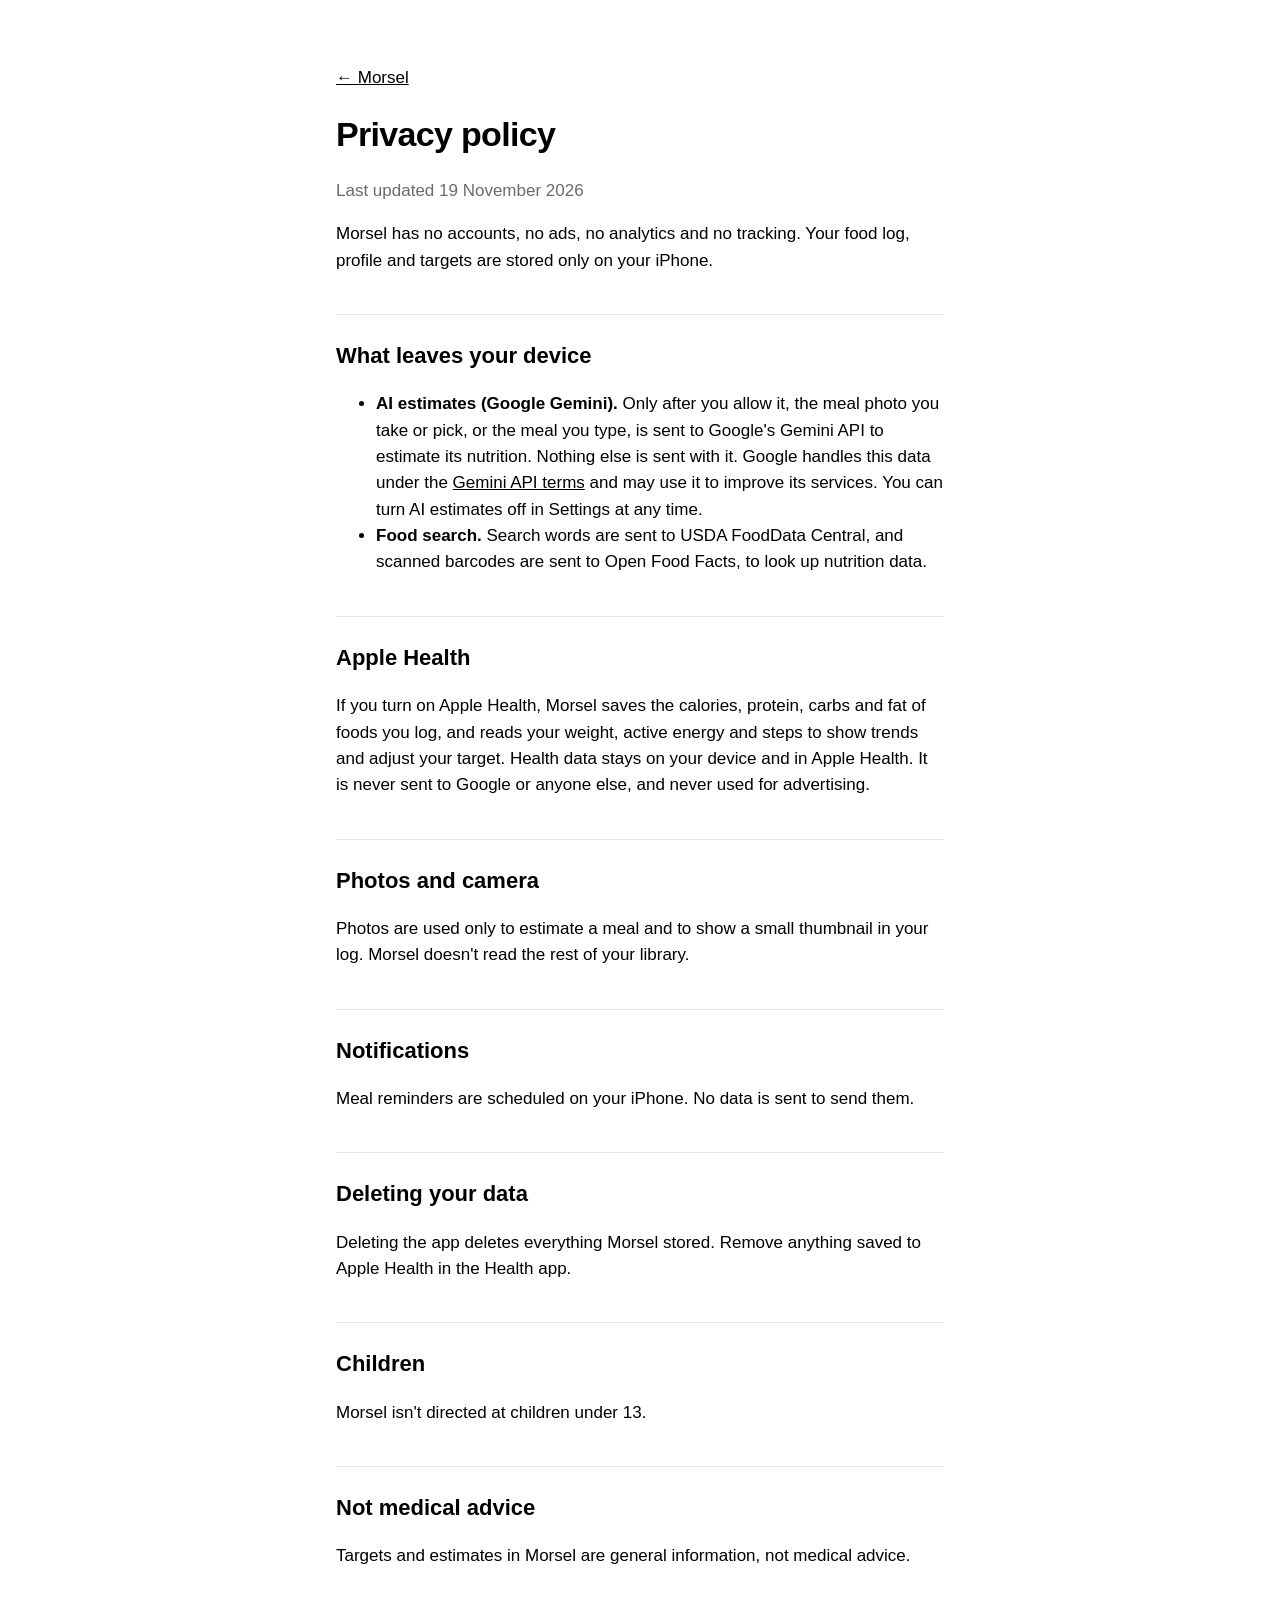
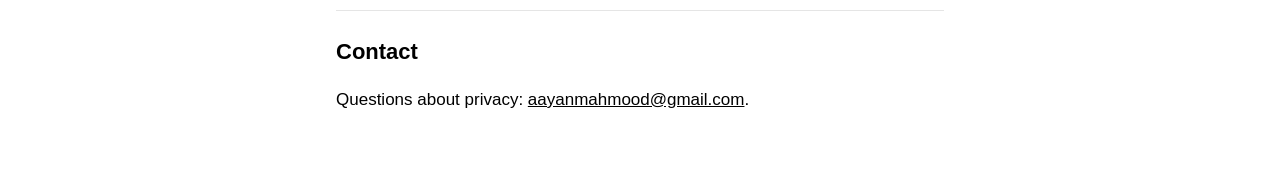
==== docs/privacy.html @ 92a5a9da "Lay out like cadence-feedback: issue templates, README, site in docs/ Co-Authored-By: Claude Opus 5." ====
<!doctype html>
<html lang="en">
<head>
<meta charset="utf-8">
<meta name="viewport" content="width=device-width, initial-scale=1">
<title>Morsel Privacy Policy</title>
<link rel="stylesheet" href="style.css">
</head>
<body>
<main>
  <p><a href="index.html">← Morsel</a></p>
  <h1>Privacy policy</h1>
  <p class="muted">Last updated 19 November 2026</p>

  <p>Morsel has no accounts, no ads, no analytics and no tracking. Your food log, profile and targets are stored only on your iPhone.</p>

  <h2>What leaves your device</h2>
  <ul>
    <li><strong>AI estimates (Google Gemini).</strong> Only after you allow it, the meal photo you take or pick, or the meal you type, is sent to Google's Gemini API to estimate its nutrition. Nothing else is sent with it. Google handles this data under the <a href="https://ai.google.dev/gemini-api/terms">Gemini API terms</a> and may use it to improve its services. You can turn AI estimates off in Settings at any time.</li>
    <li><strong>Food search.</strong> Search words are sent to USDA FoodData Central, and scanned barcodes are sent to Open Food Facts, to look up nutrition data.</li>
  </ul>

  <h2>Apple Health</h2>
  <p>If you turn on Apple Health, Morsel saves the calories, protein, carbs and fat of foods you log, and reads your weight, active energy and steps to show trends and adjust your target. Health data stays on your device and in Apple Health. It is never sent to Google or anyone else, and never used for advertising.</p>

  <h2>Photos and camera</h2>
  <p>Photos are used only to estimate a meal and to show a small thumbnail in your log. Morsel doesn't read the rest of your library.</p>

  <h2>Notifications</h2>
  <p>Meal reminders are scheduled on your iPhone. No data is sent to send them.</p>

  <h2>Deleting your data</h2>
  <p>Deleting the app deletes everything Morsel stored. Remove anything saved to Apple Health in the Health app.</p>

  <h2>Children</h2>
  <p>Morsel isn't directed at children under 13.</p>

  <h2>Not medical advice</h2>
  <p>Targets and estimates in Morsel are general information, not medical advice.</p>

  <h2>Contact</h2>
  <p>Questions about privacy: <a href="mailto:aayanmahmood@gmail.com">aayanmahmood@gmail.com</a>.</p>
</main>
</body>
</html>
---- docs/style.css ----
:root { --bg: #fff; --fg: #000; --muted: #6b6b6b; --line: #e5e5e5; color-scheme: light dark; }
@media (prefers-color-scheme: dark) { :root { --bg: #000; --fg: #fff; --muted: #9a9a9a; --line: #2a2a2a; } }
* { box-sizing: border-box; }
body { margin: 0; background: var(--bg); color: var(--fg); font: 17px/1.55 -apple-system, BlinkMacSystemFont, "Helvetica Neue", sans-serif; }
main { max-width: 640px; margin: 0 auto; padding: 48px 16px 64px; }
h1 { font-size: 34px; margin: 8px 0; letter-spacing: -0.02em; }
h2 { font-size: 22px; margin-top: 40px; padding-top: 24px; border-top: 1px solid var(--line); }
h3 { font-size: 17px; margin: 24px 0 4px; }
a { color: var(--fg); }
.icon { border-radius: 16px; }
.lead { font-size: 20px; color: var(--muted); margin-top: 0; }
.muted { color: var(--muted); }
.button { display: inline-block; background: var(--fg); color: var(--bg); text-decoration: none; font-weight: 600; padding: 14px 24px; border-radius: 14px; }
footer { margin-top: 48px; padding-top: 24px; border-top: 1px solid var(--line); }
.button.secondary { background: transparent; color: var(--fg); box-shadow: inset 0 0 0 1.5px var(--fg); margin: 8px 0 0; }
.button { margin-right: 8px; }
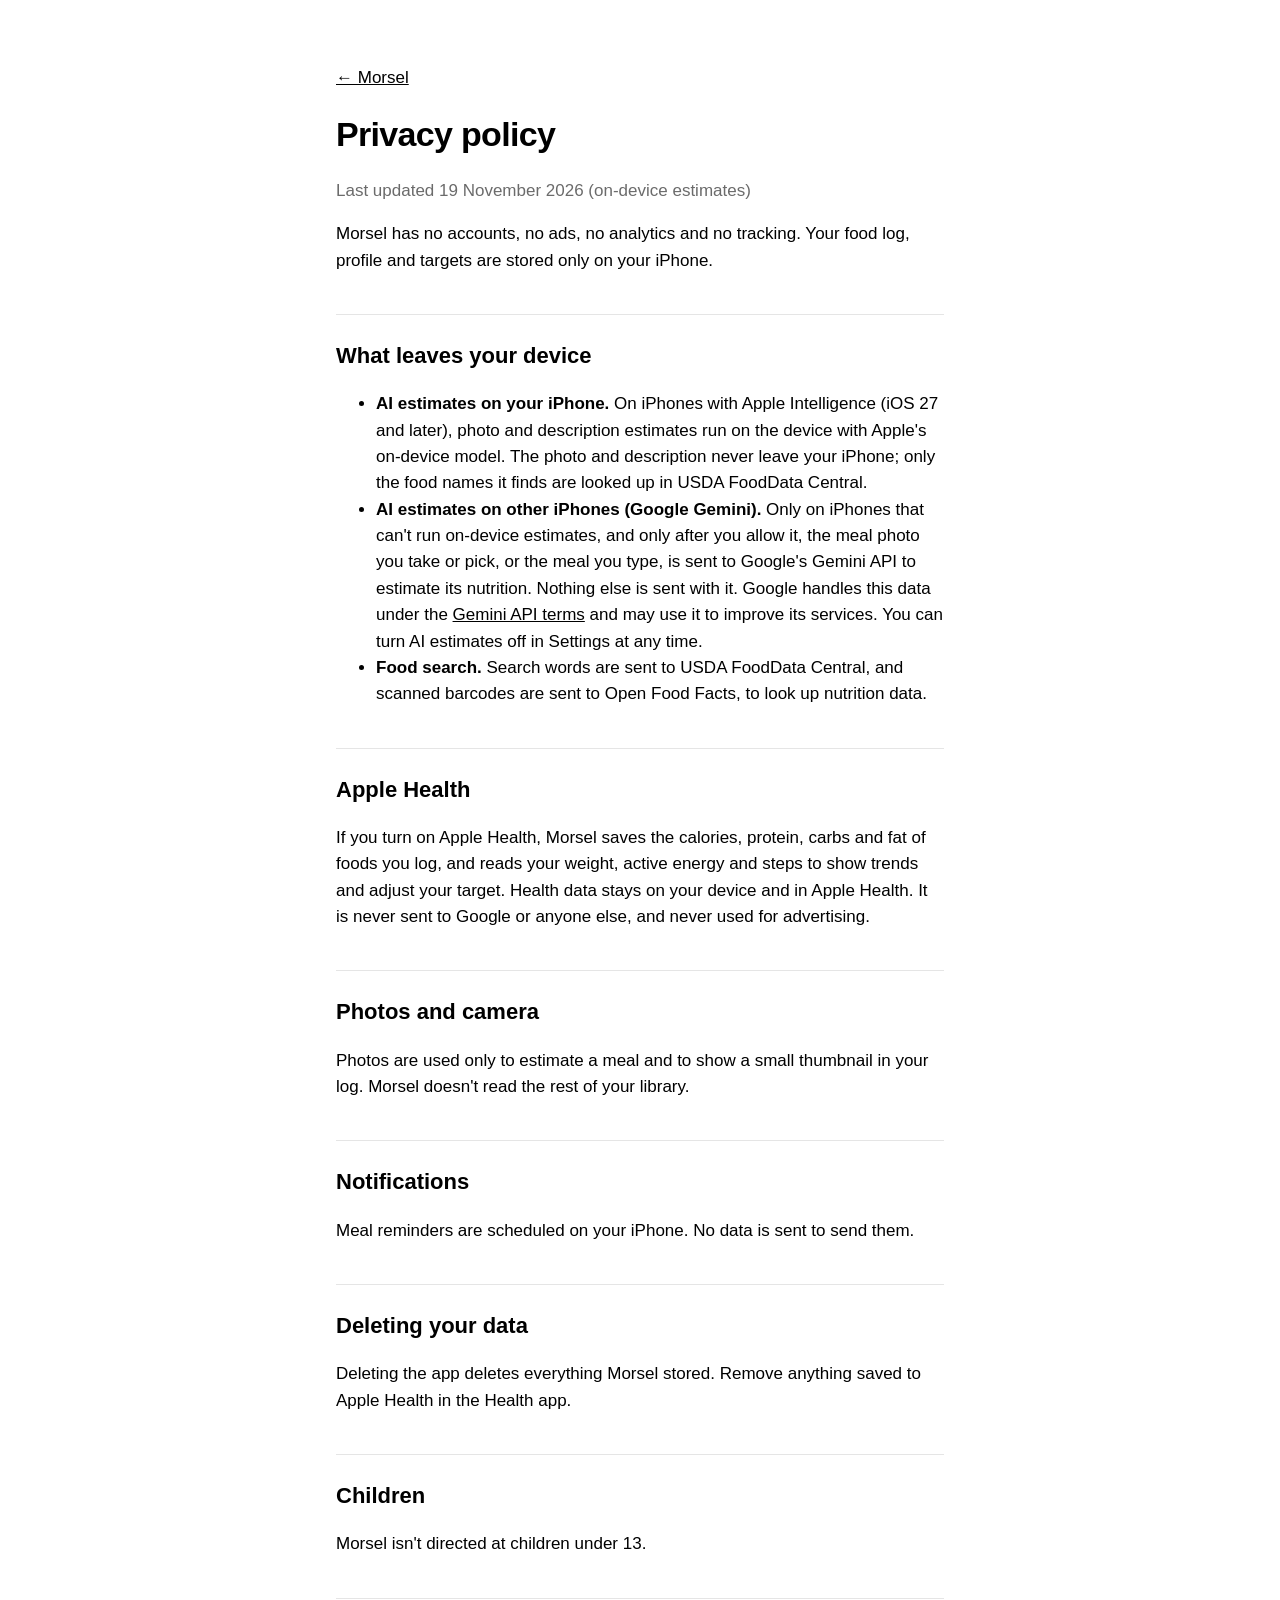
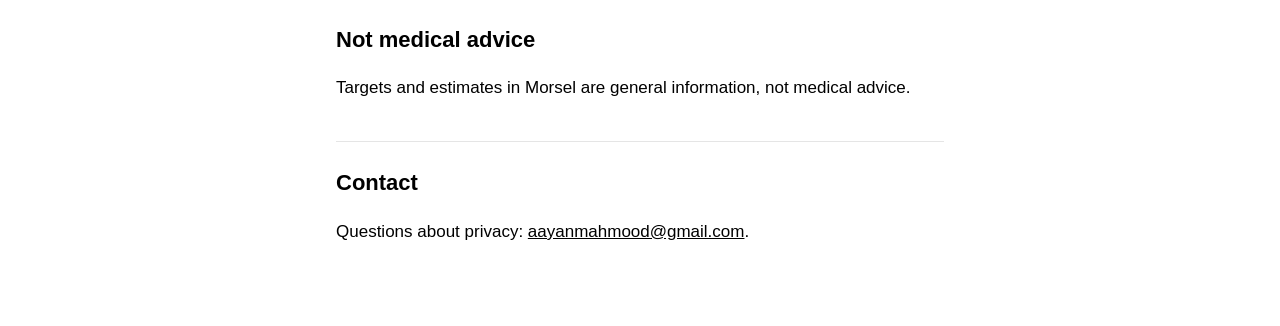
==== commit 8abddd9b: "Describe on-device estimates Co-Authored-By: Claude Opus 5.5 <noreply@anthropic.com>" ====
--- a/docs/privacy.html
+++ b/docs/privacy.html
@@ -10,13 +10,14 @@
 <main>
   <p><a href="index.html">← Morsel</a></p>
   <h1>Privacy policy</h1>
-  <p class="muted">Last updated 19 November 2026</p>
+  <p class="muted">Last updated 19 November 2026 (on-device estimates)</p>
 
   <p>Morsel has no accounts, no ads, no analytics and no tracking. Your food log, profile and targets are stored only on your iPhone.</p>
 
   <h2>What leaves your device</h2>
   <ul>
-    <li><strong>AI estimates (Google Gemini).</strong> Only after you allow it, the meal photo you take or pick, or the meal you type, is sent to Google's Gemini API to estimate its nutrition. Nothing else is sent with it. Google handles this data under the <a href="https://ai.google.dev/gemini-api/terms">Gemini API terms</a> and may use it to improve its services. You can turn AI estimates off in Settings at any time.</li>
+    <li><strong>AI estimates on your iPhone.</strong> On iPhones with Apple Intelligence (iOS 27 and later), photo and description estimates run on the device with Apple's on-device model. The photo and description never leave your iPhone; only the food names it finds are looked up in USDA FoodData Central.</li>
+    <li><strong>AI estimates on other iPhones (Google Gemini).</strong> Only on iPhones that can't run on-device estimates, and only after you allow it, the meal photo you take or pick, or the meal you type, is sent to Google's Gemini API to estimate its nutrition. Nothing else is sent with it. Google handles this data under the <a href="https://ai.google.dev/gemini-api/terms">Gemini API terms</a> and may use it to improve its services. You can turn AI estimates off in Settings at any time.</li>
     <li><strong>Food search.</strong> Search words are sent to USDA FoodData Central, and scanned barcodes are sent to Open Food Facts, to look up nutrition data.</li>
   </ul>
 
